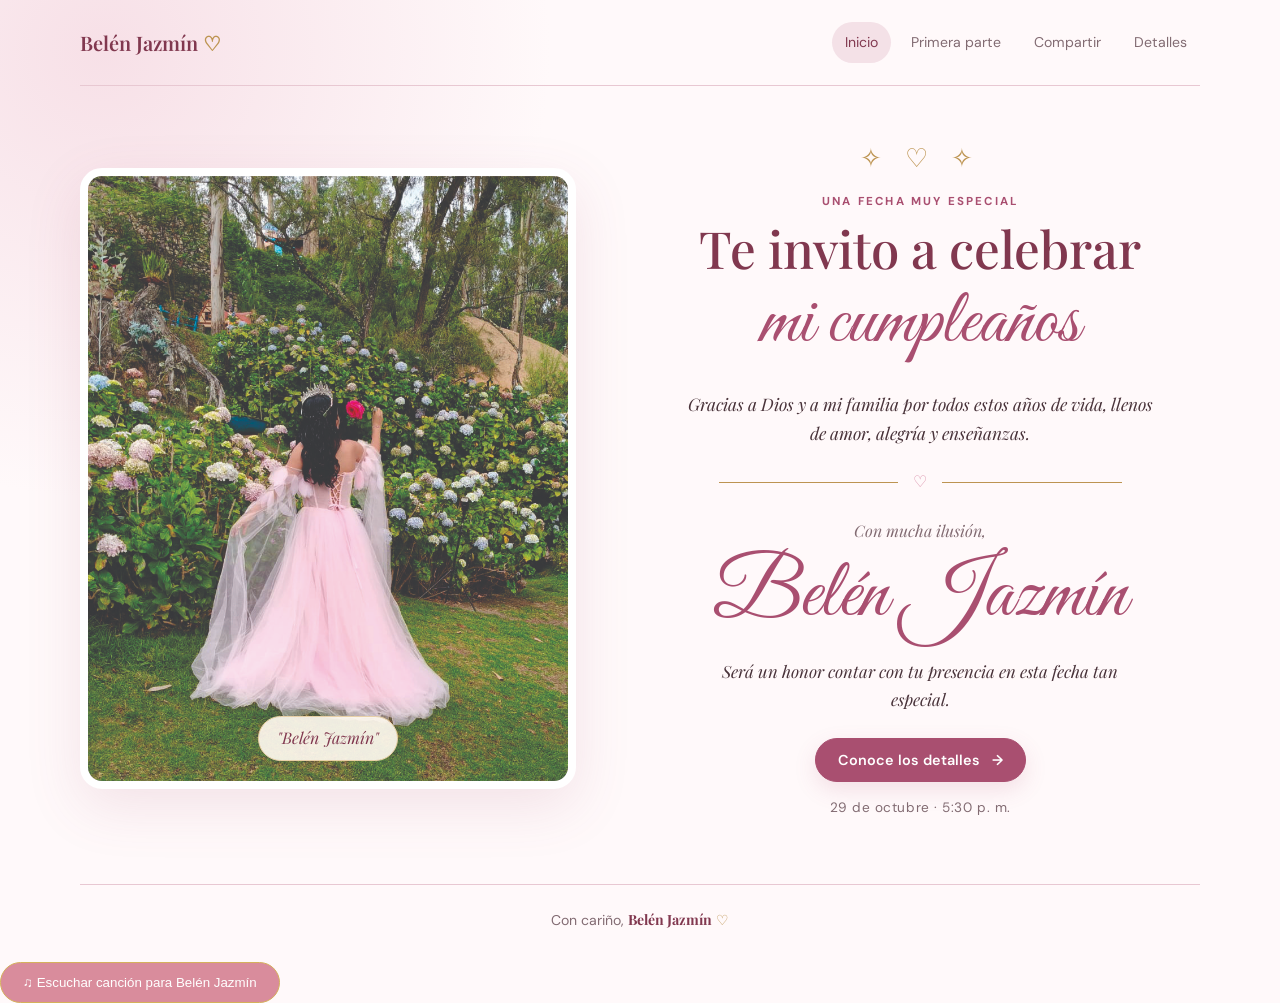
==== index.html @ 28c9d82e "Update index.html" ====
<!doctype html>
<html lang="es">
<head>
  <meta charset="utf-8">
  <meta name="viewport" content="width=device-width, initial-scale=1">
  <meta name="theme-color" content="#f5dce5">
  <meta name="description" content="Invitación digital al cumpleaños de Belén Jazmín.">
  <title>Belén Jazmín | Mi cumpleaños</title>
  <link rel="stylesheet" href="styles.css">
</head>


    <!--
<audio id="musicaInvitacion" autoplay loop>
  <source src="cancion-belen.mp3" type="audio/mpeg">
  Tu navegador no puede reproducir este audio.
</audio>

<button type="button" onclick="document.getElementById('musicaInvitacion').play()">
  ♫ Escuchar nuestra canción
</button>
-->
  
  <!--
  <div class="music-card">
  <p>💗 Una canción para mi hija 💗</p>

  <iframe
    id="musicPlayer"
    width="100%"
    height="100"
    src="https://www.youtube.com/embed/sTj2coSZYFk?autoplay=1&loop=1&playlist=sTj2coSZYFk"
    title="Canción para Mi Hija - Los Kjarkas"
    allow="autoplay; encrypted-media; picture-in-picture"
    frameborder="0"
    allowfullscreen>
  </iframe>
  <p>Si no se escucha, pulsa reproducir en el video.</p>
</div>
-->
 
<body>
  <div class="site-shell">
    <nav class="top-nav" aria-label="Navegación principal">
      <a class="brand" href="index.html">Belén Jazmín <span>♡</span></a>
      <button class="menu-toggle" aria-label="Abrir menú" aria-expanded="false">☰</button>
      <div class="nav-links">
        <a class="active" href="index.html">Inicio</a>
        <a href="misa.html">Primera parte</a>
        <a href="compartir.html">Compartir</a>
        <a href="detalles.html">Detalles</a>
      </div>
    </nav>

    <main>
      <section class="hero">
        <div class="hero-photo-wrap">
          
       <img class="hero-photo" src="belen-jazmin.jpg" alt="Belén Jazmín con vestido rosado en un jardín de flores">
<span class="photo-caption">"Belén Jazmín"</span>

                    
        </div>
        <div class="hero-copy">
          <div class="ornament">✧ ♡ ✧</div>
          <p class="eyebrow">Una fecha muy especial</p>
          <h1>Te invito a celebrar <em>mi cumpleaños</em></h1>
          <p class="gratitude">Gracias a Dios y a mi familia por todos estos años de vida, llenos de amor, alegría y enseñanzas.</p>
          <div class="fine-line"><span>♡</span></div>
          <p class="invite-label">Con mucha ilusión,</p>
          <p class="script-name">Belén Jazmín</p>
          <p class="intro">Será un honor contar con tu presencia en esta fecha tan especial.</p>
          <a class="primary-button" href="misa.html">Conoce los detalles <span>→</span></a>
          <p class="date-note">29 de octubre · 5:30 p. m.</p>
        </div>
      </section>


     <!-- <p>
      <section class="welcome-card">
        <p class="eyebrow">Celebremos juntos</p>
        <h2>¡Será un día inolvidable!</h2>
        <p>Prepara tu mejor sonrisa y acompáñame a compartir una tarde llena de cariño, alegría y sorpresas.</p>
        <div class="button-row">
          <a class="outline-button" href="misa.html">Ver la invitación completa</a>
          <a class="outline-button" href="detalles.html">Código de vestimenta</a>
        </div>
      </section>
    </main>
</p style>
   </p> -->

      
    <footer>Con cariño, <strong>Belén Jazmín</strong> <span>♡</span></footer>
  </div>
  <script src="script.js"></script>

<audio id="musicaInvitacion" autoplay loop preload="auto">
  <source src="cancion-belen.mp3" type="audio/mpeg">
</audio>

<button id="activarMusica" type="button"
  style="display:none; background:#d98c9c; color:white;
  border:1px solid #d5b15b; border-radius:25px;
  padding:12px 22px; cursor:pointer;">
  ♫ Escuchar canción para Belén Jazmín
</button>

<script>
  const musica = document.getElementById("musicaInvitacion");
  const botonMusica = document.getElementById("activarMusica");

  function reproducirMusica() {
    musica.play().then(() => {
      botonMusica.style.display = "none";
    }).catch(() => {
      botonMusica.style.display = "inline-block";
    });
  }

  window.addEventListener("load", reproducirMusica);

  botonMusica.addEventListener("click", reproducirMusica);
</script>
  
</body>
</html>
---- styles.css ----
@import url('https://fonts.googleapis.com/css2?family=DM+Sans:wght@400;500;600;700&family=Playfair+Display:ital,wght@0,500;0,600;1,500&family=Great+Vibes&display=swap');

:root {
  --pink: #f5dce5;
  --pink-light: #fff9fa;
  --pink-deep: #d88da7;
  --fuchsia: #a94f70;
  --fuchsia-dark: #81384f;
  --gold: #bd9451;
  --ink: #49333a;
  --muted: #826b72;
  --line: #e8c8d2;
  --white: #fffdfd;
}
* { box-sizing: border-box; }
html { scroll-behavior: smooth; }
body { margin: 0; color: var(--ink); background: radial-gradient(circle at 8% 5%, #f7e0e7 0, transparent 28rem), #fff9fa; font-family: 'DM Sans', sans-serif; line-height: 1.65; }
a { color: inherit; text-decoration: none; }
.site-shell { width: min(1120px, calc(100% - 36px)); margin: 0 auto; }
.top-nav { display: flex; align-items: center; justify-content: space-between; gap: 20px; padding: 22px 0; border-bottom: 1px solid var(--line); }
.brand { color: var(--fuchsia-dark); font-family: 'Playfair Display', serif; font-size: 1.25rem; font-weight: 600; white-space: nowrap; }
.brand span, footer span { color: var(--gold); }
.nav-links { display: flex; gap: 7px; align-items: center; }
.nav-links a { padding: 9px 13px; color: var(--muted); font-size: .88rem; border-radius: 999px; transition: .2s ease; }
.nav-links a:hover, .nav-links a.active { background: #f4e1e7; color: var(--fuchsia-dark); }
.menu-toggle { display: none; border: 1px solid var(--line); background: var(--white); color: var(--fuchsia-dark); padding: 7px 11px; border-radius: 10px; font-size: 1.1rem; }
.hero { display: grid; grid-template-columns: .94fr 1.06fr; align-items: center; gap: clamp(28px, 5vw, 66px); padding: 42px 0 55px; }
.hero-photo-wrap { position: relative; min-height: 600px; overflow: hidden; border-radius: 22px; box-shadow: 0 18px 55px #a44e7021; border: 8px solid #fff; background: var(--pink); }
.hero-photo { width: 100%; height: 100%; min-height: 600px; display: block; object-fit: cover; object-position: center; }
.photo-caption { position: absolute; left: 50%; bottom: 20px; transform: translateX(-50%); width: max-content; max-width: 90%; background: #fffaf0e8; color: var(--fuchsia-dark); padding: 8px 18px; border: 1px solid #e8d0a7; border-radius: 999px; font-family: 'Playfair Display', serif; font-style: italic; }
.hero-copy { text-align: center; padding: 10px 0; }
.ornament { color: var(--gold); font-size: 1.6rem; letter-spacing: .5rem; margin-bottom: 12px; }
.eyebrow { text-transform: uppercase; letter-spacing: .19em; font-size: .72rem; font-weight: 700; color: var(--fuchsia); margin: 0 0 8px; }
h1, h2 { font-family: 'Playfair Display', serif; font-weight: 500; line-height: 1.15; }
.hero h1 { margin: 0 auto 20px; font-size: clamp(2.2rem, 4vw, 3.6rem); color: var(--fuchsia-dark); }
.hero h1 em { display: block; font-family: 'Great Vibes', cursive; font-style: normal; font-size: clamp(3.2rem, 6.1vw, 5.4rem); line-height: 1.18; color: var(--fuchsia); }
.gratitude { max-width: 470px; margin: 0 auto; font-family: 'Playfair Display', serif; font-size: 1.08rem; font-style: italic; }
.fine-line { display: flex; align-items: center; gap: 15px; width: 72%; margin: 22px auto; color: var(--pink-deep); }
.fine-line:before, .fine-line:after { content: ''; height: 1px; flex: 1; background: var(--gold); }
.invite-label { margin: 0; color: var(--muted); font-family: 'Playfair Display', serif; font-style: italic; }
.script-name { margin: 0 0 10px; font-family: 'Great Vibes', cursive; color: var(--fuchsia); font-size: clamp(3.6rem, 6.5vw, 5.3rem); line-height: 1.25; }
.intro { max-width: 430px; margin: 0 auto 24px; font-family: 'Playfair Display', serif; font-style: italic; font-size: 1.05rem; }
.primary-button, .outline-button { display: inline-flex; justify-content: center; align-items: center; gap: 12px; border-radius: 999px; padding: 12px 22px; font: 600 .9rem 'DM Sans', sans-serif; cursor: pointer; transition: transform .2s, box-shadow .2s; }
.primary-button { background: var(--fuchsia); color: white; border: 1px solid var(--fuchsia); box-shadow: 0 8px 22px #a94f7025; }
.primary-button:hover, .outline-button:hover { transform: translateY(-2px); box-shadow: 0 10px 24px #a94f7024; }
.outline-button { background: #fffafb; border: 1px solid var(--pink-deep); color: var(--fuchsia-dark); }
.date-note { margin: 15px 0 0; color: var(--muted); font-size: .85rem; letter-spacing: .04em; }
.welcome-card { margin: 0 0 50px; padding: 36px 24px; text-align: center; background: linear-gradient(135deg, #fffdfd, #f8e5eb); border: 1px solid var(--line); border-radius: 28px; }
.welcome-card h2 { margin: 0 0 10px; color: var(--fuchsia-dark); font-size: clamp(1.9rem, 4vw, 2.6rem); }
.welcome-card > p:not(.eyebrow) { max-width: 600px; margin: 0 auto 20px; color: var(--muted); }
.button-row { display: flex; justify-content: center; gap: 12px; flex-wrap: wrap; }
footer { padding: 23px 0 30px; text-align: center; border-top: 1px solid var(--line); color: var(--muted); font-size: .88rem; }
footer strong { color: var(--fuchsia-dark); font-family: 'Playfair Display', serif; }
.subpage { max-width: 850px; margin: 0 auto; padding: 48px 0 58px; }
.page-heading { text-align: center; max-width: 650px; margin: 0 auto 34px; }
.icon-round { display: inline-grid; place-items: center; width: 54px; height: 54px; border-radius: 50%; border: 1px solid #e7c6d1; background: white; color: var(--gold); font-size: 1.5rem; margin-bottom: 16px; }
.page-heading h1 { margin: 0; color: var(--fuchsia-dark); font-size: clamp(2.5rem, 5vw, 3.8rem); }
.script-subtitle { margin: 3px 0 15px; font-family: 'Great Vibes', cursive; color: var(--fuchsia); font-size: 3.2rem; line-height: 1.3; }
.page-heading > p:last-child { max-width: 550px; margin: 0 auto; color: var(--muted); }
.event-card { display: grid; grid-template-columns: 120px 1fr; gap: 22px; padding: 32px; border-radius: 26px; border: 1px solid var(--line); background: #fffdfd; box-shadow: 0 14px 45px #7d33470a; }
.event-symbol { display: grid; place-items: center; align-self: start; width: 105px; height: 105px; border-radius: 50%; background: #f9eaf0; color: var(--fuchsia); font-size: 3rem; }
.event-content h2 { margin: 0 0 18px; font-size: 2.4rem; color: var(--fuchsia-dark); }
.detail-list { list-style: none; padding: 0; margin: 0; display: grid; gap: 18px; }
.detail-list li { display: flex; gap: 15px; align-items: center; }
.detail-icon { flex: 0 0 38px; display: grid; place-items: center; width: 38px; height: 38px; border-radius: 12px; background: #f8e8ee; color: var(--fuchsia); font-size: 1.3rem; }
.detail-list small { display: block; color: var(--muted); font-size: .78rem; }
.detail-list strong { display: block; color: var(--ink); font-weight: 600; }
.note-card { display: flex; gap: 15px; align-items: center; margin: 22px 0 0; padding: 18px 22px; background: #f9e9ee; border-radius: 16px; color: var(--fuchsia-dark); }
.note-card span { color: var(--gold); font-size: 1.5rem; }
.note-card p { margin: 0; }
.page-actions { display: flex; justify-content: space-between; gap: 14px; margin-top: 28px; }
.surprise-card { display: flex; gap: 22px; align-items: center; margin-top: 22px; padding: 25px 30px; border-radius: 24px; background: linear-gradient(120deg, #f8e7ed, #fffdfd); border: 1px solid var(--line); }
.gift-icon { font-size: 3rem; }
.surprise-card h2 { margin: 0 0 8px; color: var(--fuchsia-dark); font-size: 1.9rem; }
.surprise-card h2 em { color: var(--fuchsia); font-family: 'Great Vibes', cursive; font-style: normal; font-size: 2.7rem; }
.surprise-card p:last-child { margin: 0; color: var(--muted); }
.dress-card, .closing-card { padding: 32px; text-align: center; border: 1px solid var(--line); border-radius: 26px; background: #fffdfd; }
.dress-illustration { margin: 0 auto 15px; display: grid; place-items: center; width: 90px; height: 90px; border-radius: 50%; background: #f8e8ee; color: var(--fuchsia); font-size: 3rem; }
.dress-card h2 { margin: 0 0 10px; color: var(--fuchsia-dark); font-size: 2.4rem; }
.dress-card > p:not(.eyebrow) { max-width: 510px; margin: 0 auto 20px; color: var(--muted); }
.palette { display: flex; justify-content: center; gap: 10px; margin: 20px 0 10px; }
.palette span { width: 35px; height: 35px; border-radius: 50%; border: 2px solid white; box-shadow: 0 0 0 1px var(--line); }
.palette span:nth-child(1) { background: #e8b7c8; } .palette span:nth-child(2) { background: #c77894; } .palette span:nth-child(3) { background: #a94f70; } .palette span:nth-child(4) { background: #f6e9df; } .palette span:nth-child(5) { background: #8d827e; }
.dress-card small { color: var(--muted); }
.closing-card { margin-top: 22px; background: linear-gradient(145deg, #fffdfd, #f8e5eb); }
.closing-card .script-subtitle { font-size: 3.4rem; }
.closing-card > p:not(.script-subtitle):not(.script-name):not(.share-feedback) { max-width: 600px; margin: 0 auto 16px; color: var(--muted); }
.share-feedback { min-height: 1.5em; margin: 10px 0 0; color: var(--fuchsia-dark); font-size: .88rem; }
@media (max-width: 760px) {
  .site-shell { width: min(100% - 24px, 560px); }
  .top-nav { flex-wrap: wrap; padding: 16px 0; }
  .menu-toggle { display: block; }
  .nav-links { display: none; width: 100%; flex-direction: column; align-items: stretch; gap: 3px; padding: 8px 0; }
  .nav-links.open { display: flex; }
  .nav-links a { padding: 10px 14px; }
  .hero { grid-template-columns: 1fr; gap: 30px; padding-top: 24px; }
  .hero-photo-wrap { min-height: 420px; max-height: 600px; width: min(100%, 430px); margin: 0 auto; border-radius: 22px; }
  .hero-photo { min-height: 420px; max-height: 600px; }
  .hero-copy { padding: 0 5px; }
  .hero h1 { font-size: 2.55rem; }
  .hero h1 em { font-size: 4rem; }
  .script-name { font-size: 4.2rem; }
  .event-card { grid-template-columns: 1fr; padding: 23px; }
  .event-symbol { width: 78px; height: 78px; font-size: 2.4rem; }
  .subpage { padding-top: 32px; }
  .page-actions { flex-wrap: wrap; }
  .page-actions > a { flex: 1; }
  .surprise-card { align-items: flex-start; padding: 22px; }
}
@media (max-width: 420px) {
  .hero h1 { font-size: 2.1rem; }
  .hero h1 em { font-size: 3.4rem; }
  .gratitude { font-size: 1rem; }
  .script-name { font-size: 3.7rem; }
  .script-subtitle { font-size: 2.7rem; }
  .dress-card, .closing-card { padding: 23px 18px; }
  .button-row { flex-direction: column; }
  .button-row a { width: 100%; }
}

/* Portada actualizada: fotografía rectangular, sin recorte en arco */
.hero-photo-wrap { aspect-ratio: 4 / 5; }
.hero-photo { object-fit: cover; object-position: center 42%; }
@media (max-width: 760px) {
  .hero-photo-wrap { aspect-ratio: 4 / 5; }
}
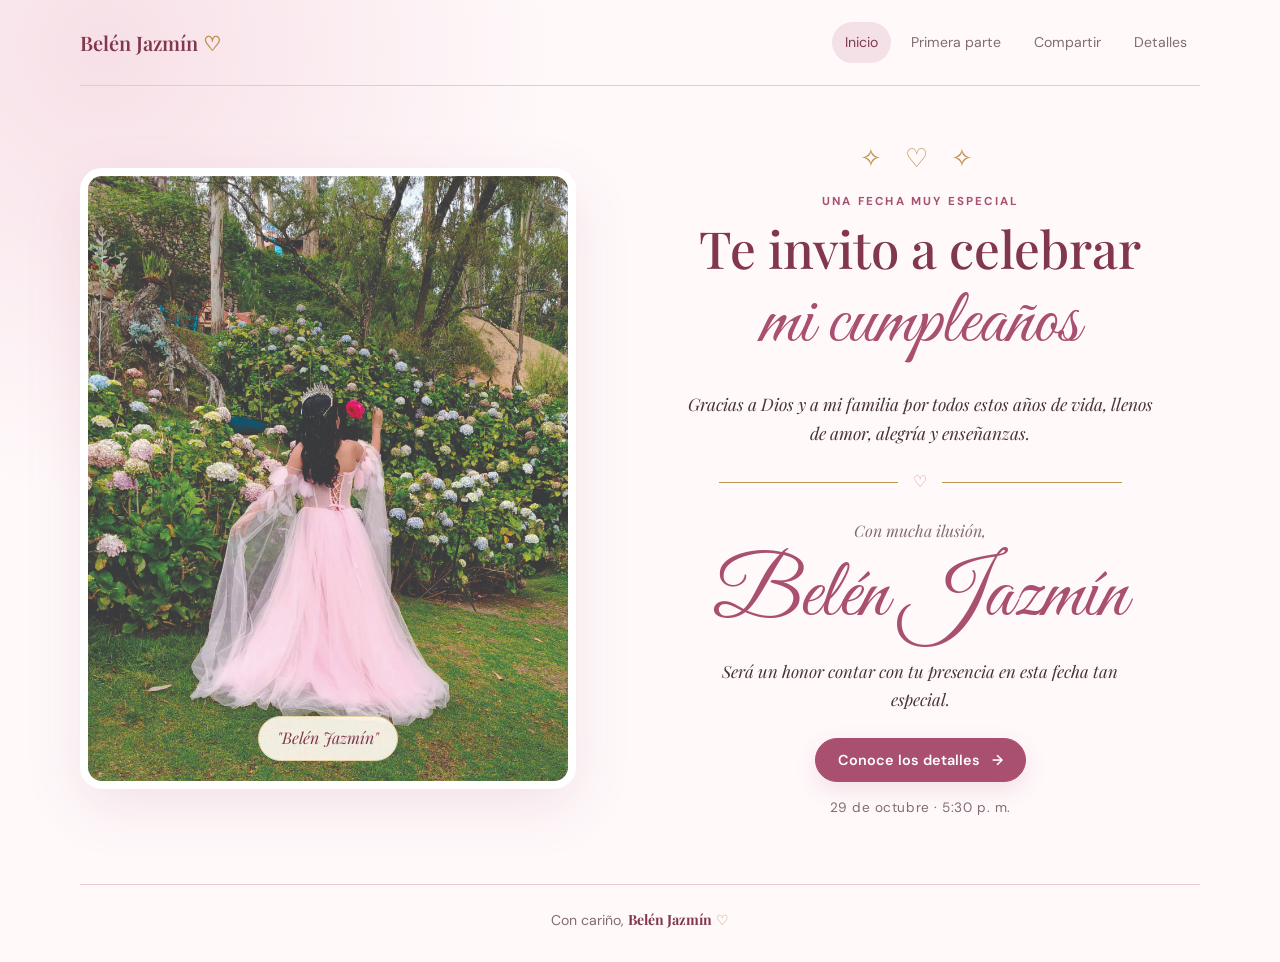
==== commit 8e8d10f5: "Update index.html" ====
--- a/index.html
+++ b/index.html
@@ -95,6 +95,7 @@
   </div>
   <script src="script.js"></script>
 
+  <!--
 <audio id="musicaInvitacion" autoplay loop preload="auto">
   <source src="cancion-belen.mp3" type="audio/mpeg">
 </audio>
@@ -122,6 +123,32 @@
 
   botonMusica.addEventListener("click", reproducirMusica);
 </script>
+-->
+
+<audio id="musicaInvitacion" loop preload="auto">
+  <source src="cancion-belen.mp3" type="audio/mpeg">
+</audio>
+
+<script>
+  const musica = document.getElementById("musicaInvitacion");
+
+  document.addEventListener("DOMContentLoaded", function () {
+    const botones = document.querySelectorAll("a, button");
+
+    botones.forEach(function (boton) {
+      if (boton.textContent.trim().toLowerCase()
+          .includes("conoce los detalles")) {
+        boton.addEventListener("click", function () {
+          musica.play().catch(function (error) {
+            console.log("No se pudo reproducir el audio:", error);
+          });
+        });
+      }
+    });
+  });
+</script>
+
+  
   
 </body>
 </html>
